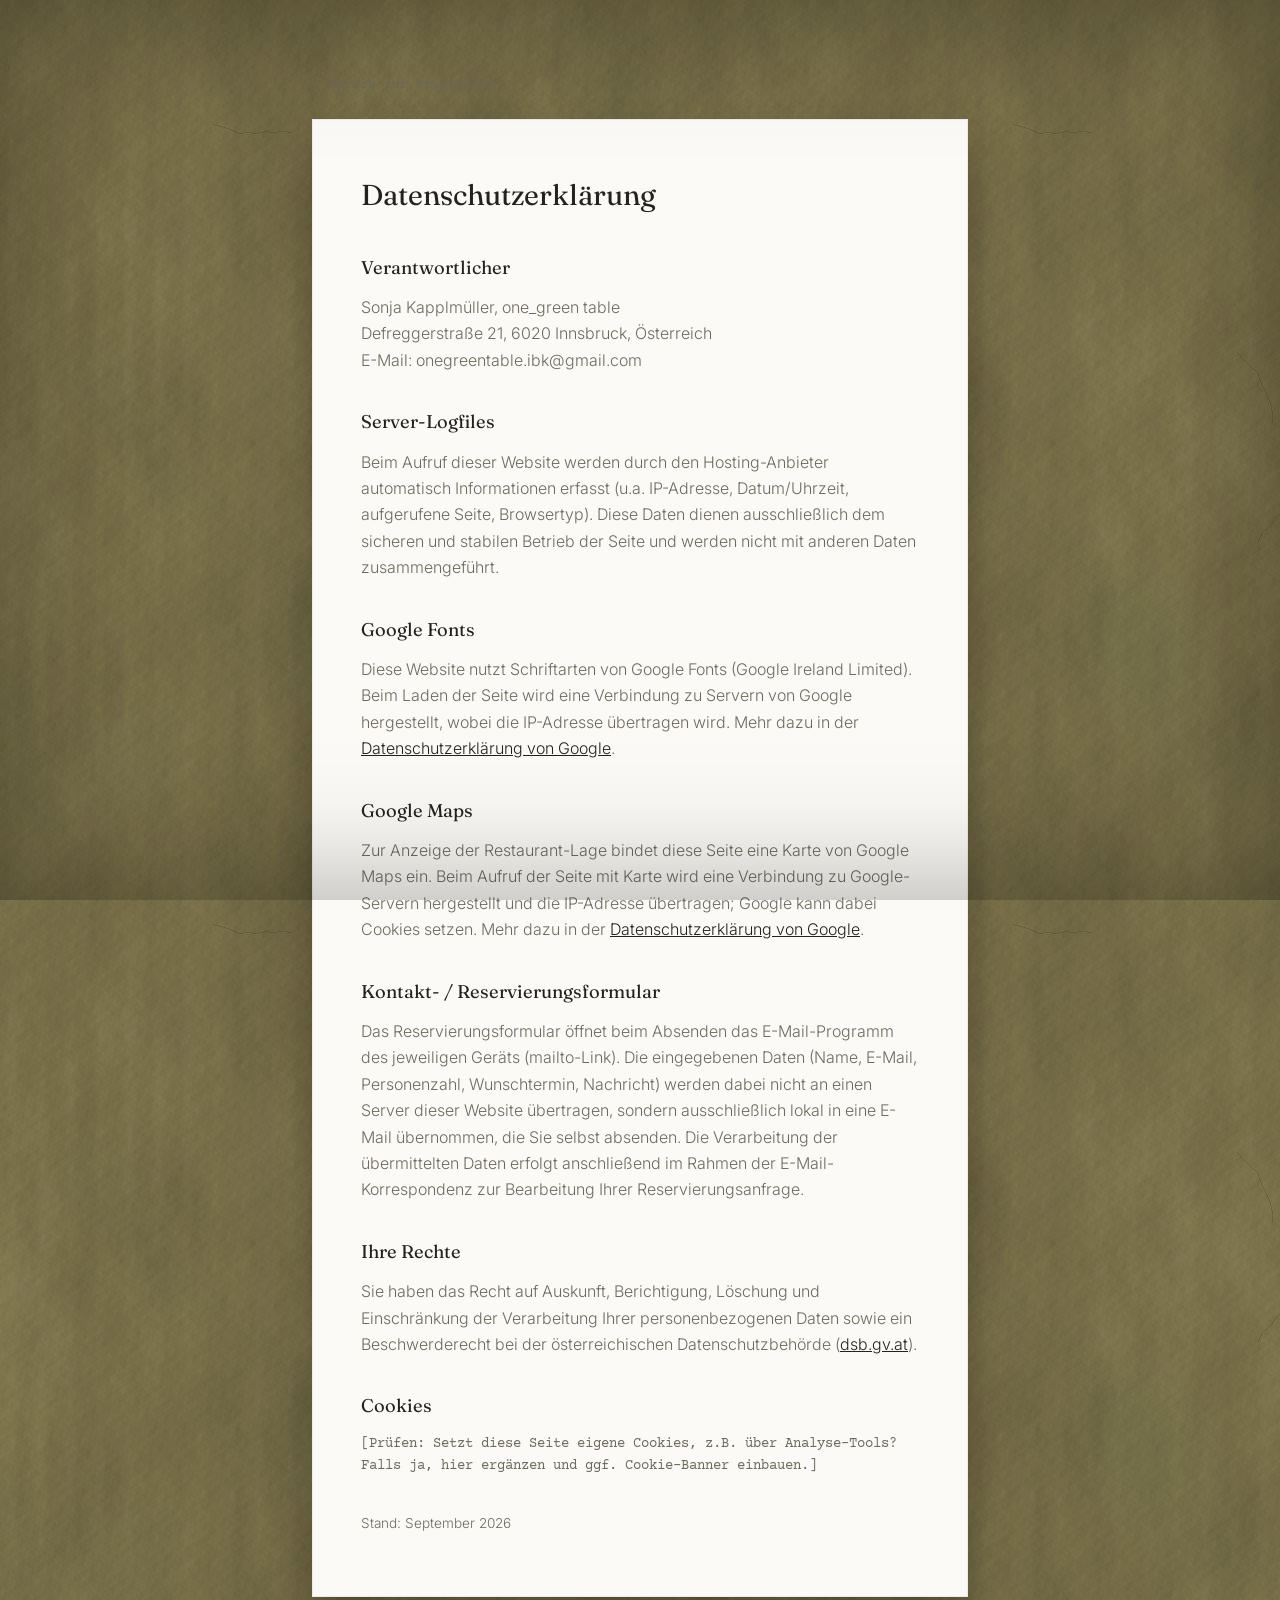
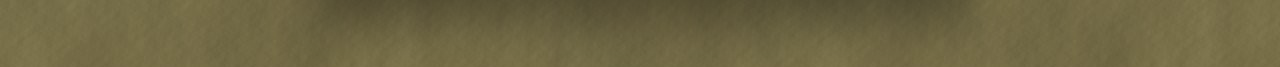
==== datenschutz.html @ a1c6f884 "Add files via upload" ====
<!DOCTYPE html>
<html lang="de">
<head>
<meta charset="UTF-8">
<meta name="viewport" content="width=device-width, initial-scale=1.0">
<title>Datenschutzerklärung — one_green table</title>
<meta name="robots" content="noindex">
<link rel="preconnect" href="https://fonts.googleapis.com">
<link rel="preconnect" href="https://fonts.gstatic.com" crossorigin>
<link rel="stylesheet" href="style.css">
<style>
  .impressum-wrap { max-width: 720px; margin: 70px auto; padding: 0 32px; }
  .impressum-panel { background: var(--panel); border: 1px solid rgba(0,0,0,0.06); box-shadow: 0 26px 46px rgba(0,0,0,0.32); padding: 52px 48px; }
  .impressum-panel h1 { font-family: 'Fraunces', serif; font-weight: 400; font-size: 1.8rem; margin: 0 0 30px; }
  .impressum-panel h2 { font-family: 'Fraunces', serif; font-weight: 400; font-size: 1.15rem; margin: 34px 0 12px; }
  .impressum-panel p, .impressum-panel li { color: var(--muted); margin: 0 0 10px; line-height: 1.65; }
  .impressum-panel ul { padding-left: 20px; margin: 0 0 10px; }
  .impressum-panel a { color: var(--ink); }
  .todo { color: #a8433f; font-family: 'Courier Prime', monospace; font-size: 0.85rem; }
  .back-link { display: inline-block; margin-bottom: 24px; font-family: 'Courier Prime', monospace; font-size: 0.8rem; color: var(--muted); text-decoration: none; }
  @media (max-width: 640px) { .impressum-panel { padding: 34px 24px; } }
</style>
</head>
<body>

<div class="impressum-wrap">
  <a class="back-link" href="index.html">← Zurück zur Startseite</a>
  <div class="impressum-panel">
    <h1>Datenschutzerklärung</h1>

    <h2>Verantwortlicher</h2>
    <p>Sonja Kapplmüller, one_green table<br>
    Defreggerstraße 21, 6020 Innsbruck, Österreich<br>
    E-Mail: onegreentable.ibk@gmail.com</p>

    <h2>Server-Logfiles</h2>
    <p>Beim Aufruf dieser Website werden durch den Hosting-Anbieter automatisch Informationen erfasst (u.a. IP-Adresse, Datum/Uhrzeit, aufgerufene Seite, Browsertyp). Diese Daten dienen ausschließlich dem sicheren und stabilen Betrieb der Seite und werden nicht mit anderen Daten zusammengeführt.</p>

    <h2>Google Fonts</h2>
    <p>Diese Website nutzt Schriftarten von Google Fonts (Google Ireland Limited). Beim Laden der Seite wird eine Verbindung zu Servern von Google hergestellt, wobei die IP-Adresse übertragen wird. Mehr dazu in der <a href="https://policies.google.com/privacy" target="_blank" rel="noopener">Datenschutzerklärung von Google</a>.</p>

    <h2>Google Maps</h2>
    <p>Zur Anzeige der Restaurant-Lage bindet diese Seite eine Karte von Google Maps ein. Beim Aufruf der Seite mit Karte wird eine Verbindung zu Google-Servern hergestellt und die IP-Adresse übertragen; Google kann dabei Cookies setzen. Mehr dazu in der <a href="https://policies.google.com/privacy" target="_blank" rel="noopener">Datenschutzerklärung von Google</a>.</p>

    <h2>Kontakt- / Reservierungsformular</h2>
    <p>Das Reservierungsformular öffnet beim Absenden das E-Mail-Programm des jeweiligen Geräts (mailto-Link). Die eingegebenen Daten (Name, E-Mail, Personenzahl, Wunschtermin, Nachricht) werden dabei nicht an einen Server dieser Website übertragen, sondern ausschließlich lokal in eine E-Mail übernommen, die Sie selbst absenden. Die Verarbeitung der übermittelten Daten erfolgt anschließend im Rahmen der E-Mail-Korrespondenz zur Bearbeitung Ihrer Reservierungsanfrage.</p>

    <h2>Ihre Rechte</h2>
    <p>Sie haben das Recht auf Auskunft, Berichtigung, Löschung und Einschränkung der Verarbeitung Ihrer personenbezogenen Daten sowie ein Beschwerderecht bei der österreichischen Datenschutzbehörde (<a href="https://www.dsb.gv.at" target="_blank" rel="noopener">dsb.gv.at</a>).</p>

    <h2>Cookies</h2>
    <p class="todo">[Prüfen: Setzt diese Seite eigene Cookies, z.B. über Analyse-Tools? Falls ja, hier ergänzen und ggf. Cookie-Banner einbauen.]</p>

    <p style="margin-top:34px; font-size:0.85rem;">Stand: September 2026</p>
  </div>
</div>

</body>
</html>
---- style.css ----
@import url('https://fonts.googleapis.com/css2?family=Fraunces:ital,opsz,wght@0,9..144,300..700;1,9..144,400..500&family=Courier+Prime:wght@400;700&family=Inter:wght@300;400;500&display=swap');

:root {
  --bg: #f2f0ea;
  --panel: #fbfaf6;
  --ink: #242220;
  --muted: #6f6a5f;
  --line: #ddd7c7;
  --plaster: #726a44;
  --plaster-dark: #3f3a26;
  --plaster-light: #9a9464;
  --plaster-olive: #5c6440;
  --accent: #2f8452;
  --accent-dark: #1f6a41;
}

* { box-sizing: border-box; }
html { scroll-behavior: smooth; }

body {
  margin: 0;
  color: var(--ink);
  font-family: 'Inter', sans-serif;
  font-weight: 300;
  line-height: 1.6;
  -webkit-font-smoothing: antialiased;
  background-color: var(--plaster-dark);
  background-image: url("[data-uri]");
  background-size: 800px 800px;
  background-repeat: repeat;
}

.wrap { max-width: 1080px; margin: 0 auto; padding: 0 32px; }
@media (max-width: 640px) { .wrap { padding: 0 20px; } }

.mono {
  font-family: 'Courier Prime', monospace;
  letter-spacing: 0.04em;
}

/* -------- Panel: gerahmtes Element an der Wand -------- */
.panel-wrap { padding: 46px 0; }
.panel {
  background-color: var(--panel);
  background-image: url("[data-uri]");
  background-size: 260px 260px;
  background-blend-mode: multiply;
  border: 1px solid rgba(0,0,0,0.06);
  box-shadow: 0 26px 46px rgba(0,0,0,0.32), 0 3px 8px rgba(0,0,0,0.18);
  padding: 52px 48px;
  position: relative;
  --tilt: 0deg;
  --pin-color: #2f8452;
  transform: rotate(var(--tilt));
  transition: transform 0.25s ease, box-shadow 0.25s ease;
}
.panel:hover {
  transform: rotate(var(--tilt)) translateY(-4px);
  box-shadow: 0 34px 56px rgba(0,0,0,0.38), 0 5px 12px rgba(0,0,0,0.22);
}
.panel::before {
  content: '';
  position: absolute;
  top: -10px; left: 50%; transform: translateX(-50%);
  width: 19px; height: 19px; border-radius: 50%;
  background: radial-gradient(circle at 35% 30%, color-mix(in srgb, var(--pin-color) 60%, white), var(--pin-color));
  box-shadow: 0 3px 5px rgba(0,0,0,0.45), inset 0 -2px 3px rgba(0,0,0,0.3);
}
.panel.tilt-l { --tilt: -0.7deg; }
.panel.tilt-r { --tilt: 0.6deg; }
.panel.pin-red { --pin-color: #c23f3a; }
.panel.pin-brass { --pin-color: #c99a4a; }

/* Washi-Tape statt Pin, für Abwechslung im Wand-Bild */
.panel.tape::before { display: none; }
.panel.tape::after {
  content: '';
  position: absolute;
  top: -11px; left: 36%;
  width: 86px; height: 24px;
  background: rgba(230,219,178,0.6);
  border: 1px solid rgba(0,0,0,0.05);
  box-shadow: 0 2px 5px rgba(0,0,0,0.18);
  transform: rotate(-4deg);
}
.panel.tape-r::after { left: auto; right: 34%; transform: rotate(3.5deg); }

@media (max-width: 640px) {
  .panel { padding: 38px 26px; }
  .panel.tilt-l, .panel.tilt-r { --tilt: 0deg; }
}

/* -------- Nav -------- */
nav {
  position: sticky;
  top: 0;
  background: var(--panel);
  z-index: 20;
  box-shadow: 0 2px 10px rgba(0,0,0,0.15);
}
nav .wrap {
  display: flex; align-items: center; justify-content: space-between;
  padding-top: 20px; padding-bottom: 20px;
}
.nav-name {
  font-family: 'Courier Prime', monospace;
  font-weight: 700;
  font-size: 1.05rem;
  letter-spacing: 0.02em;
  color: var(--accent);
}
.nav-links {
  display: flex; align-items: center; gap: 30px;
  font-family: 'Courier Prime', monospace;
  font-size: 0.78rem;
  letter-spacing: 0.06em;
  text-transform: uppercase;
}
.nav-links a { color: var(--ink); text-decoration: none; border-bottom: 1px solid transparent; padding-bottom: 3px; }
.nav-links a:hover, .nav-links a:focus-visible { border-color: var(--accent); }
.nav-links a.active:not(.nav-cta) { border-color: var(--accent); color: var(--accent-dark); }
.nav-cta {
  border: 1px solid var(--accent);
  padding: 7px 16px;
  text-decoration: none;
  color: var(--accent-dark) !important;
  border-bottom: 1px solid var(--accent) !important;
  transition: background 0.2s ease, color 0.2s ease;
}
.nav-cta:hover, .nav-cta:focus-visible { background: var(--accent); color: #fff !important; }
@media (max-width: 720px) { .nav-links a:not(.nav-cta) { display: none; } }

/* -------- Hero -------- */
.hero { padding-top: 56px; }
.hero-eyebrow {
  font-family: 'Courier Prime', monospace;
  font-size: 0.8rem;
  letter-spacing: 0.14em;
  color: var(--plaster-dark);
  margin: 0 0 26px;
}
.hero h1 {
  font-family: 'Fraunces', serif;
  font-weight: 400;
  font-style: italic;
  font-size: clamp(2.3rem, 5.6vw, 4rem);
  line-height: 1.12;
  margin: 0 0 30px;
  max-width: 15ch;
}
.hero-sub {
  max-width: 46ch;
  font-size: 1.05rem;
  color: var(--muted);
  font-weight: 300;
  margin: 0 0 32px;
}
.hero-cta-row { display: flex; align-items: center; gap: 22px; flex-wrap: wrap; }
.scroll-hint {
  font-family: 'Courier Prime', monospace;
  font-size: 0.78rem;
  letter-spacing: 0.04em;
  color: var(--muted);
  display: inline-flex;
  align-items: center;
  gap: 6px;
}
.scroll-hint span { animation: bob 1.8s ease-in-out infinite; }
@keyframes bob {
  0%, 100% { transform: translateY(0); }
  50% { transform: translateY(4px); }
}
@media (prefers-reduced-motion: reduce) { .scroll-hint span { animation: none; } }

/* -------- Section shell -------- */
section { scroll-margin-top: 76px; }
section h2 {
  font-family: 'Fraunces', serif;
  font-weight: 400;
  font-size: clamp(1.7rem, 3vw, 2.2rem);
  margin: 0 0 40px;
  letter-spacing: -0.01em;
}

/* -------- Philosophy -------- */
.philosophy-grid {
  display: grid;
  grid-template-columns: 1.1fr 1fr;
  gap: 56px;
  align-items: start;
}
.philosophy-quote {
  font-family: 'Fraunces', serif;
  font-style: italic;
  font-size: clamp(1.3rem, 2.4vw, 1.55rem);
  font-weight: 400;
  line-height: 1.45;
  margin: 0;
  max-width: 24ch;
  color: var(--ink);
}
.philosophy-quote::first-letter {
  font-size: 3.4em;
  font-weight: 600;
  font-style: normal;
  float: left;
  line-height: 0.8;
  padding: 0.05em 0.08em 0 0;
  color: var(--accent);
}
.philosophy-badge {
  display: block;
  font-family: 'Courier Prime', monospace;
  font-size: 0.75rem;
  letter-spacing: 0.08em;
  color: var(--plaster-dark);
  margin: 0 0 20px;
  padding-bottom: 12px;
  border-bottom: 1px solid var(--line);
}
.philosophy-side p { margin: 0 0 20px; max-width: 40ch; color: var(--muted); }
@media (max-width: 760px) { .philosophy-grid { grid-template-columns: 1fr; gap: 30px; } }

/* -------- Concept facts -------- */
.concept-note {
  font-style: italic;
  color: var(--muted);
  font-size: 1rem;
  margin: -18px 0 44px;
  max-width: 54ch;
  font-family: 'Fraunces', serif;
}
.facts-strip { display: flex; flex-wrap: wrap; gap: 0; border-top: 1px solid var(--line); }
.fact {
  flex: 1 1 200px;
  padding: 28px 24px 28px 0;
  border-bottom: 1px solid var(--line);
}
.fact + .fact { padding-left: 28px; border-left: 1px solid var(--line); }
.fact-value {
  font-family: 'Fraunces', serif;
  font-weight: 500;
  font-size: clamp(1.7rem, 3vw, 2.2rem);
  line-height: 1;
  margin-bottom: 10px;
}
.fact-label {
  font-family: 'Courier Prime', monospace;
  font-size: 0.78rem;
  letter-spacing: 0.03em;
  color: var(--muted);
}
@media (max-width: 700px) {
  .facts-strip { flex-direction: column; }
  .fact + .fact { border-left: none; padding-left: 0; }
}

/* -------- Reviews: the wall -------- */
.reviews-section { color: #f3ede2; padding: 46px 0; }
.reviews-section h2 { color: #f3ede2; }
.reviews-meta {
  display: flex; align-items: baseline; gap: 14px;
  font-family: 'Courier Prime', monospace;
  font-size: 0.85rem;
  color: #e7dfce;
  margin: -18px 0 44px;
  letter-spacing: 0.03em;
}
.reviews-meta strong {
  font-family: 'Fraunces', serif;
  font-size: 1.3rem;
  color: #fff;
}
.review-wall {
  display: grid;
  grid-template-columns: repeat(4, 1fr);
  gap: 26px;
}
.review-card {
  background: #f7f2e6;
  color: var(--ink);
  padding: 24px 22px 20px;
  box-shadow: 0 10px 22px rgba(0,0,0,0.22);
  position: relative;
}
.review-card:nth-child(1) { transform: rotate(-1.4deg); }
.review-card:nth-child(2) { transform: rotate(1deg); margin-top: 18px; }
.review-card:nth-child(3) { transform: rotate(-0.6deg); }
.review-card:nth-child(4) { transform: rotate(1.6deg); margin-top: 10px; }
.review-pin {
  position: absolute;
  top: -10px; left: 50%; transform: translateX(-50%);
  width: 19px; height: 19px; border-radius: 50%;
  background: radial-gradient(circle at 35% 30%, color-mix(in srgb, var(--pin-color, #2f8452) 60%, white), var(--pin-color, #2f8452));
  box-shadow: 0 3px 5px rgba(0,0,0,0.4), inset 0 -2px 3px rgba(0,0,0,0.3);
}
.review-card:nth-child(1) .review-pin { --pin-color: #2f8452; }
.review-card:nth-child(2) .review-pin { --pin-color: #c23f3a; }
.review-card:nth-child(3) .review-pin { --pin-color: #c99a4a; }
.review-card:nth-child(4) .review-pin { --pin-color: #3d6ea8; }
.review-stars {
  font-family: 'Courier Prime', monospace;
  font-size: 0.78rem;
  letter-spacing: 0.12em;
  color: var(--plaster-dark);
  margin-bottom: 10px;
}
.review-quote {
  font-family: 'Fraunces', serif;
  font-style: italic;
  font-size: 0.98rem;
  line-height: 1.42;
  margin: 0;
}
@media (max-width: 900px) {
  .review-wall { grid-template-columns: 1fr 1fr; }
}
@media (max-width: 560px) {
  .review-wall { grid-template-columns: 1fr; }
  .review-card { transform: none !important; margin-top: 0 !important; }
}

/* -------- Gallery -------- */
.gallery-grid { display: grid; grid-template-columns: repeat(3, 1fr); gap: 16px; }
.gallery-grid img { width: 100%; height: 250px; object-fit: cover; display: block; }
@media (max-width: 760px) { .gallery-grid { grid-template-columns: 1fr; } }

.gallery-placeholder { display: grid; grid-template-columns: repeat(3, 1fr); gap: 16px; }
.gallery-frame {
  aspect-ratio: 4 / 3;
  border: 1px solid var(--line);
  background: var(--panel);
  display: flex; flex-direction: column; align-items: center; justify-content: center;
  gap: 10px;
  transition: border-color 0.2s ease;
}
.gallery-frame:hover { border-color: var(--plaster); }
.gallery-frame svg { width: 30px; height: 30px; opacity: 0.5; }
.gallery-frame span {
  font-family: 'Courier Prime', monospace;
  font-size: 0.72rem;
  letter-spacing: 0.05em;
  color: var(--muted);
}
@media (max-width: 760px) { .gallery-placeholder { grid-template-columns: 1fr; } }

/* -------- Reservation -------- */
.reservation-icon { width: 34px; height: 34px; margin-bottom: 16px; opacity: 0.75; }
.reservation {
  display: grid;
  grid-template-columns: 0.9fr 1.1fr;
  gap: 48px;
  align-items: start;
}
.reservation-intro p { max-width: 40ch; color: var(--muted); margin: 0 0 20px; }
.hours-tag {
  display: inline-block;
  font-size: 0.8rem;
  letter-spacing: 0.04em;
  color: var(--ink);
  background: rgba(114,106,68,0.1);
  border: 1px solid var(--line);
  padding: 6px 12px;
  margin-bottom: 24px;
}
.contact-block { display: flex; flex-direction: column; gap: 12px; }
.contact-line {
  font-family: 'Courier Prime', monospace;
  font-size: 1rem;
  color: var(--ink);
  text-decoration: none;
  border-bottom: 1px solid var(--line);
  padding-bottom: 6px;
  width: fit-content;
}
.contact-line:hover { border-color: var(--plaster); }
.form-hint {
  display: flex;
  align-items: center;
  gap: 8px;
  margin: 26px 0 0;
  font-size: 0.8rem;
  color: var(--accent-dark);
  letter-spacing: 0.02em;
}
.form-hint svg { width: 15px; height: 15px; flex-shrink: 0; }

.res-form { display: flex; flex-direction: column; gap: 18px; }
.res-form label {
  display: block;
  font-family: 'Courier Prime', monospace;
  font-size: 0.72rem;
  letter-spacing: 0.06em;
  text-transform: uppercase;
  color: var(--muted);
  margin-bottom: 6px;
}
.field-note {
  display: block;
  font-size: 0.68rem;
  color: var(--muted);
  margin-top: 4px;
  letter-spacing: 0.02em;
}
.field-note.error { color: #a8433f; }
.res-form input, .res-form textarea {
  width: 100%;
  border: none;
  border-bottom: 1px solid var(--line);
  background: transparent;
  padding: 8px 2px;
  font-family: 'Courier Prime', monospace;
  font-size: 1rem;
  color: var(--ink);
}
.res-form input::placeholder, .res-form textarea::placeholder {
  font-family: 'Courier Prime', monospace;
  color: var(--muted);
  opacity: 0.55;
}
.res-form input:focus, .res-form textarea:focus {
  outline: none;
  border-color: var(--plaster);
}
.res-form textarea { resize: vertical; min-height: 70px; }
.res-form-row { display: grid; grid-template-columns: 1fr 1fr; gap: 18px; }

.btn {
  display: inline-block;
  border: 1px solid var(--ink);
  padding: 13px 28px;
  text-decoration: none;
  color: var(--ink);
  font-family: 'Courier Prime', monospace;
  font-size: 0.85rem;
  letter-spacing: 0.05em;
  text-transform: uppercase;
  background: transparent;
  cursor: pointer;
  transition: background 0.2s ease, color 0.2s ease;
  align-self: flex-start;
}
.btn:hover, .btn:focus-visible { background: var(--ink); color: var(--bg); }
@media (max-width: 760px) {
  .reservation { grid-template-columns: 1fr; }
  .res-form-row { grid-template-columns: 1fr; }
}

/* -------- Hours & location -------- */
.hours-grid { display: grid; grid-template-columns: 1fr 1fr; gap: 50px; }
.hours-box {
  border: 1px solid var(--line);
  padding: 28px 26px;
  align-self: stretch;
  display: flex;
  flex-direction: column;
  justify-content: center;
}
.hours-box-label {
  display: block;
  font-size: 0.75rem;
  letter-spacing: 0.06em;
  text-transform: uppercase;
  color: var(--plaster);
  margin-bottom: 18px;
}
.hours-row {
  display: flex; justify-content: space-between; padding: 12px 0;
  border-bottom: 1px solid var(--line);
  font-family: 'Courier Prime', monospace;
  font-size: 0.92rem;
}
.hours-row:last-child { border-bottom: none; }
.address { font-family: 'Fraunces', serif; font-size: 1.15rem; margin-bottom: 8px; }
.map-note { color: var(--muted); font-size: 0.9rem; margin-bottom: 22px; }
.map-frame { border: 1px solid var(--line); overflow: hidden; }
.map-frame iframe { display: block; width: 100%; height: 240px; border: 0; filter: grayscale(0.4) contrast(1.05); }
@media (max-width: 760px) { .hours-grid { grid-template-columns: 1fr; gap: 30px; } }

/* -------- Footer -------- */
footer {
  background: var(--panel);
  box-shadow: 0 -2px 10px rgba(0,0,0,0.15);
  padding: 28px 0;
  margin-top: 46px;
  display: flex; justify-content: space-between; align-items: center;
  flex-wrap: wrap; gap: 16px;
  font-family: 'Courier Prime', monospace;
  font-size: 0.8rem;
  color: var(--muted);
}
footer a { color: var(--muted); }
.footer-links { display: flex; gap: 20px; }
.footer-legal { display: flex; gap: 16px; align-items: center; }
.footer-legal span { opacity: 0.5; }

/* -------- Google-Bewertungslink -------- */
.reviews-link {
  display: inline-block;
  margin-top: 28px;
  font-family: 'Courier Prime', monospace;
  font-size: 0.8rem;
  letter-spacing: 0.04em;
  color: #f3ede2;
  text-decoration: none;
  border-bottom: 1px solid rgba(243,237,226,0.4);
  padding-bottom: 3px;
}
.reviews-link:hover { border-color: #f3ede2; }

/* -------- Hero-Einblendung beim Laden -------- */
.hero .panel {
  animation: hero-in 0.6s cubic-bezier(0.2,0.85,0.3,1.1) both;
}
@keyframes hero-in {
  from { opacity: 0; transform: rotate(var(--tilt)) translateY(14px); }
  to { opacity: 1; transform: rotate(var(--tilt)) translateY(0); }
}

/* -------- Vignette an den Rändern -------- */
body::after {
  content: '';
  position: fixed;
  inset: 0;
  pointer-events: none;
  z-index: 50;
  box-shadow: inset 0 0 140px rgba(0,0,0,0.35);
}

@media (prefers-reduced-motion: reduce) {
  .hero .panel { animation: none; }
  html { scroll-behavior: auto; }
}
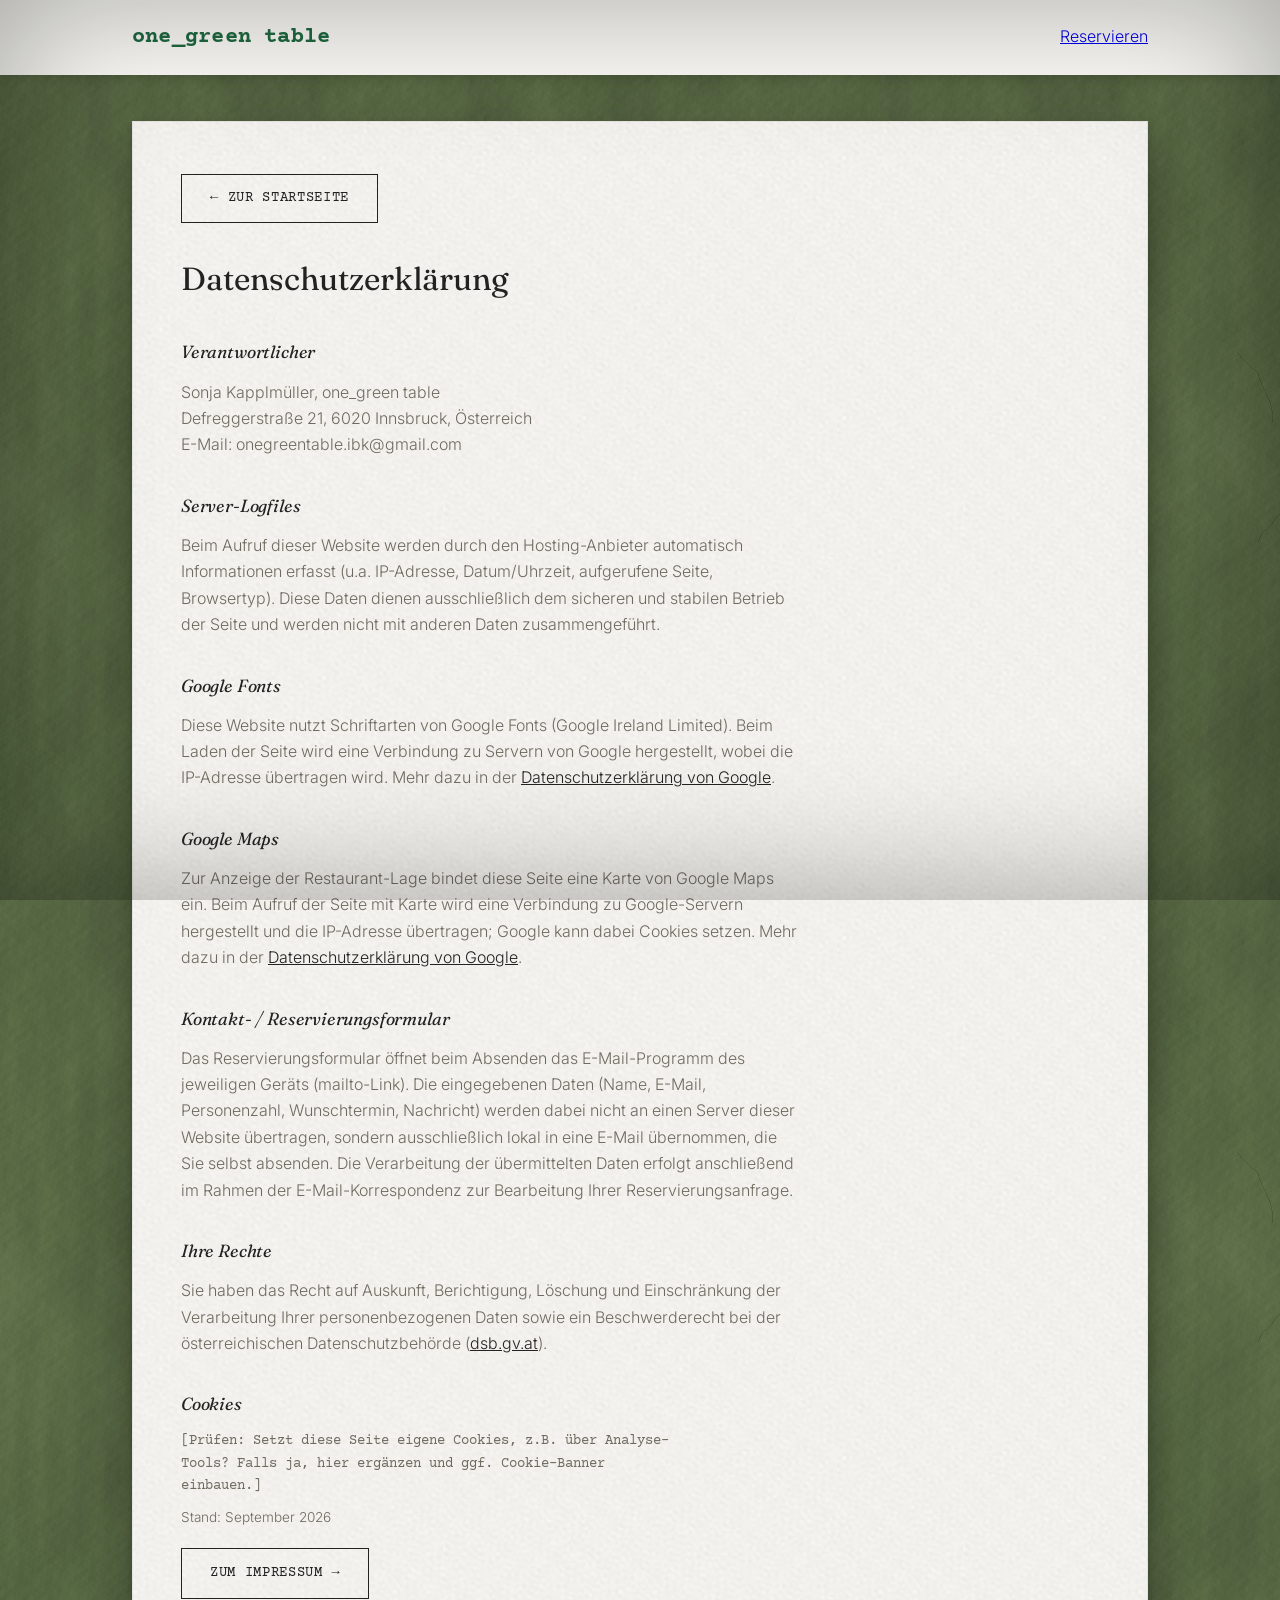
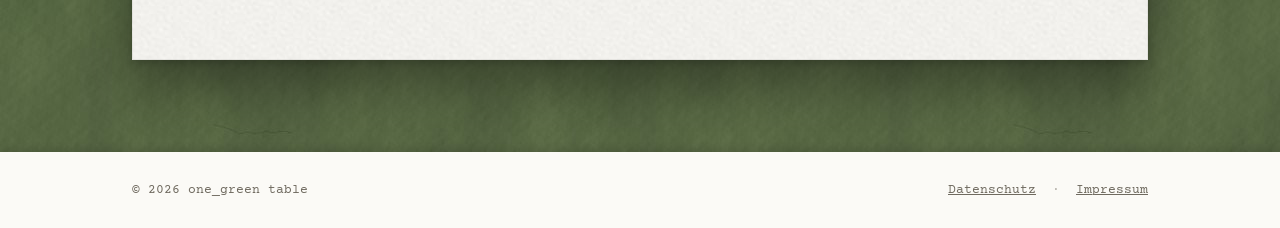
==== commit cb726a87: "Add files via upload" ====
--- a/datenschutz.html
+++ b/datenschutz.html
@@ -5,55 +5,79 @@
 <meta name="viewport" content="width=device-width, initial-scale=1.0">
 <title>Datenschutzerklärung — one_green table</title>
 <meta name="robots" content="noindex">
+<meta name="theme-color" content="#f2f0ea">
 <link rel="preconnect" href="https://fonts.googleapis.com">
 <link rel="preconnect" href="https://fonts.gstatic.com" crossorigin>
+<link rel="icon" href="data:image/svg+xml,%3Csvg%20xmlns%3D%22http%3A//www.w3.org/2000/svg%22%20viewBox%3D%220%200%2060%2060%22%3E%3Crect%20width%3D%2260%22%20height%3D%2260%22%20rx%3D%2212%22%20fill%3D%22%232f8452%22/%3E%3Ctext%20x%3D%2230%22%20y%3D%2242%22%20font-family%3D%22Georgia%2C%20serif%22%20font-style%3D%22italic%22%20font-size%3D%2234%22%20font-weight%3D%22600%22%20fill%3D%22%23fbfaf6%22%20text-anchor%3D%22middle%22%3Eg%3C/text%3E%3C/svg%3E">
 <link rel="stylesheet" href="style.css">
 <style>
-  .impressum-wrap { max-width: 720px; margin: 70px auto; padding: 0 32px; }
-  .impressum-panel { background: var(--panel); border: 1px solid rgba(0,0,0,0.06); box-shadow: 0 26px 46px rgba(0,0,0,0.32); padding: 52px 48px; }
-  .impressum-panel h1 { font-family: 'Fraunces', serif; font-weight: 400; font-size: 1.8rem; margin: 0 0 30px; }
-  .impressum-panel h2 { font-family: 'Fraunces', serif; font-weight: 400; font-size: 1.15rem; margin: 34px 0 12px; }
-  .impressum-panel p, .impressum-panel li { color: var(--muted); margin: 0 0 10px; line-height: 1.65; }
-  .impressum-panel ul { padding-left: 20px; margin: 0 0 10px; }
-  .impressum-panel a { color: var(--ink); }
-  .todo { color: #a8433f; font-family: 'Courier Prime', monospace; font-size: 0.85rem; }
-  .back-link { display: inline-block; margin-bottom: 24px; font-family: 'Courier Prime', monospace; font-size: 0.8rem; color: var(--muted); text-decoration: none; }
-  @media (max-width: 640px) { .impressum-panel { padding: 34px 24px; } }
+  .legal-body h1 { font-family: 'Fraunces', serif; font-weight: 400; font-size: clamp(1.6rem, 3vw, 2rem); margin: 0 0 34px; }
+  .legal-body h2 { font-family: 'Fraunces', serif; font-weight: 400; font-style: italic; font-size: 1.1rem; margin: 34px 0 12px; }
+  .legal-body h2:first-of-type { margin-top: 0; }
+  .legal-body p { color: var(--muted); margin: 0 0 8px; line-height: 1.65; max-width: 62ch; }
+  .legal-body a { color: var(--ink); }
+  .legal-body a:hover { color: var(--accent); }
+  .legal-todo { color: #a8433f; font-family: 'Courier Prime', monospace; font-size: 0.85rem; }
+  .legal-back { margin-bottom: 30px; }
+  .legal-date { margin-top: 36px; font-size: 0.85rem; color: var(--muted); }
 </style>
 </head>
 <body>
 
-<div class="impressum-wrap">
-  <a class="back-link" href="index.html">← Zurück zur Startseite</a>
-  <div class="impressum-panel">
-    <h1>Datenschutzerklärung</h1>
+<nav>
+  <div class="wrap">
+    <span class="nav-name">one_green table</span>
+    <a class="nav-cta" href="index.html#reservierung">Reservieren</a>
+  </div>
+</nav>
 
-    <h2>Verantwortlicher</h2>
-    <p>Sonja Kapplmüller, one_green table<br>
-    Defreggerstraße 21, 6020 Innsbruck, Österreich<br>
-    E-Mail: onegreentable.ibk@gmail.com</p>
+<section class="panel-wrap">
+  <div class="wrap">
+    <div class="panel legal-body">
+      <a class="btn legal-back" href="index.html">← Zur Startseite</a>
 
-    <h2>Server-Logfiles</h2>
-    <p>Beim Aufruf dieser Website werden durch den Hosting-Anbieter automatisch Informationen erfasst (u.a. IP-Adresse, Datum/Uhrzeit, aufgerufene Seite, Browsertyp). Diese Daten dienen ausschließlich dem sicheren und stabilen Betrieb der Seite und werden nicht mit anderen Daten zusammengeführt.</p>
+      <h1>Datenschutzerklärung</h1>
 
-    <h2>Google Fonts</h2>
-    <p>Diese Website nutzt Schriftarten von Google Fonts (Google Ireland Limited). Beim Laden der Seite wird eine Verbindung zu Servern von Google hergestellt, wobei die IP-Adresse übertragen wird. Mehr dazu in der <a href="https://policies.google.com/privacy" target="_blank" rel="noopener">Datenschutzerklärung von Google</a>.</p>
+      <h2>Verantwortlicher</h2>
+      <p>Sonja Kapplmüller, one_green table<br>
+      Defreggerstraße 21, 6020 Innsbruck, Österreich<br>
+      E-Mail: onegreentable.ibk@gmail.com</p>
 
-    <h2>Google Maps</h2>
-    <p>Zur Anzeige der Restaurant-Lage bindet diese Seite eine Karte von Google Maps ein. Beim Aufruf der Seite mit Karte wird eine Verbindung zu Google-Servern hergestellt und die IP-Adresse übertragen; Google kann dabei Cookies setzen. Mehr dazu in der <a href="https://policies.google.com/privacy" target="_blank" rel="noopener">Datenschutzerklärung von Google</a>.</p>
+      <h2>Server-Logfiles</h2>
+      <p>Beim Aufruf dieser Website werden durch den Hosting-Anbieter automatisch Informationen erfasst (u.a. IP-Adresse, Datum/Uhrzeit, aufgerufene Seite, Browsertyp). Diese Daten dienen ausschließlich dem sicheren und stabilen Betrieb der Seite und werden nicht mit anderen Daten zusammengeführt.</p>
 
-    <h2>Kontakt- / Reservierungsformular</h2>
-    <p>Das Reservierungsformular öffnet beim Absenden das E-Mail-Programm des jeweiligen Geräts (mailto-Link). Die eingegebenen Daten (Name, E-Mail, Personenzahl, Wunschtermin, Nachricht) werden dabei nicht an einen Server dieser Website übertragen, sondern ausschließlich lokal in eine E-Mail übernommen, die Sie selbst absenden. Die Verarbeitung der übermittelten Daten erfolgt anschließend im Rahmen der E-Mail-Korrespondenz zur Bearbeitung Ihrer Reservierungsanfrage.</p>
+      <h2>Google Fonts</h2>
+      <p>Diese Website nutzt Schriftarten von Google Fonts (Google Ireland Limited). Beim Laden der Seite wird eine Verbindung zu Servern von Google hergestellt, wobei die IP-Adresse übertragen wird. Mehr dazu in der <a href="https://policies.google.com/privacy" target="_blank" rel="noopener">Datenschutzerklärung von Google</a>.</p>
 
-    <h2>Ihre Rechte</h2>
-    <p>Sie haben das Recht auf Auskunft, Berichtigung, Löschung und Einschränkung der Verarbeitung Ihrer personenbezogenen Daten sowie ein Beschwerderecht bei der österreichischen Datenschutzbehörde (<a href="https://www.dsb.gv.at" target="_blank" rel="noopener">dsb.gv.at</a>).</p>
+      <h2>Google Maps</h2>
+      <p>Zur Anzeige der Restaurant-Lage bindet diese Seite eine Karte von Google Maps ein. Beim Aufruf der Seite mit Karte wird eine Verbindung zu Google-Servern hergestellt und die IP-Adresse übertragen; Google kann dabei Cookies setzen. Mehr dazu in der <a href="https://policies.google.com/privacy" target="_blank" rel="noopener">Datenschutzerklärung von Google</a>.</p>
 
-    <h2>Cookies</h2>
-    <p class="todo">[Prüfen: Setzt diese Seite eigene Cookies, z.B. über Analyse-Tools? Falls ja, hier ergänzen und ggf. Cookie-Banner einbauen.]</p>
+      <h2>Kontakt- / Reservierungsformular</h2>
+      <p>Das Reservierungsformular öffnet beim Absenden das E-Mail-Programm des jeweiligen Geräts (mailto-Link). Die eingegebenen Daten (Name, E-Mail, Personenzahl, Wunschtermin, Nachricht) werden dabei nicht an einen Server dieser Website übertragen, sondern ausschließlich lokal in eine E-Mail übernommen, die Sie selbst absenden. Die Verarbeitung der übermittelten Daten erfolgt anschließend im Rahmen der E-Mail-Korrespondenz zur Bearbeitung Ihrer Reservierungsanfrage.</p>
 
-    <p style="margin-top:34px; font-size:0.85rem;">Stand: September 2026</p>
+      <h2>Ihre Rechte</h2>
+      <p>Sie haben das Recht auf Auskunft, Berichtigung, Löschung und Einschränkung der Verarbeitung Ihrer personenbezogenen Daten sowie ein Beschwerderecht bei der österreichischen Datenschutzbehörde (<a href="https://www.dsb.gv.at" target="_blank" rel="noopener">dsb.gv.at</a>).</p>
+
+      <h2>Cookies</h2>
+      <p class="legal-todo">[Prüfen: Setzt diese Seite eigene Cookies, z.B. über Analyse-Tools? Falls ja, hier ergänzen und ggf. Cookie-Banner einbauen.]</p>
+
+      <p class="legal-date">Stand: September 2026</p>
+
+      <p style="margin-top:20px;"><a class="btn" href="impressum.html">Zum Impressum →</a></p>
+    </div>
   </div>
-</div>
+</section>
+
+<footer>
+  <div class="wrap" style="display:flex; justify-content:space-between; align-items:center; flex-wrap:wrap; gap:16px; width:100%;">
+    <span>© 2026 one_green table</span>
+    <div class="footer-legal">
+      <a href="datenschutz.html">Datenschutz</a>
+      <span>·</span>
+      <a href="impressum.html">Impressum</a>
+    </div>
+  </div>
+</footer>
 
 </body>
 </html>
--- a/style.css
+++ b/style.css
@@ -6,10 +6,10 @@
   --ink: #242220;
   --muted: #6f6a5f;
   --line: #ddd7c7;
-  --plaster: #726a44;
-  --plaster-dark: #3f3a26;
-  --plaster-light: #9a9464;
-  --plaster-olive: #5c6440;
+  --plaster: #587348;
+  --plaster-dark: #2e3d24;
+  --plaster-light: #7a9264;
+  --plaster-olive: #46603a;
   --accent: #2f8452;
   --accent-dark: #1f6a41;
 }
@@ -25,7 +25,7 @@
   line-height: 1.6;
   -webkit-font-smoothing: antialiased;
   background-color: var(--plaster-dark);
-  background-image: url("[data-uri]");
+  background-image: url("[data-uri]");
   background-size: 800px 800px;
   background-repeat: repeat;
 }
@@ -50,7 +50,6 @@
   padding: 52px 48px;
   position: relative;
   --tilt: 0deg;
-  --pin-color: #2f8452;
   transform: rotate(var(--tilt));
   transition: transform 0.25s ease, box-shadow 0.25s ease;
 }
@@ -61,29 +60,18 @@
 .panel::before {
   content: '';
   position: absolute;
-  top: -10px; left: 50%; transform: translateX(-50%);
-  width: 19px; height: 19px; border-radius: 50%;
-  background: radial-gradient(circle at 35% 30%, color-mix(in srgb, var(--pin-color) 60%, white), var(--pin-color));
-  box-shadow: 0 3px 5px rgba(0,0,0,0.45), inset 0 -2px 3px rgba(0,0,0,0.3);
+  top: -22px; left: 50%; transform: translateX(-50%) rotate(-6deg);
+  width: 37px; height: 44px;
+  background-size: contain; background-repeat: no-repeat; background-position: center;
+  filter: drop-shadow(0 5px 6px rgba(0,0,0,0.4));
+  z-index: 1;
 }
 .panel.tilt-l { --tilt: -0.7deg; }
 .panel.tilt-r { --tilt: 0.6deg; }
-.panel.pin-red { --pin-color: #c23f3a; }
-.panel.pin-brass { --pin-color: #c99a4a; }
-
-/* Washi-Tape statt Pin, für Abwechslung im Wand-Bild */
-.panel.tape::before { display: none; }
-.panel.tape::after {
-  content: '';
-  position: absolute;
-  top: -11px; left: 36%;
-  width: 86px; height: 24px;
-  background: rgba(230,219,178,0.6);
-  border: 1px solid rgba(0,0,0,0.05);
-  box-shadow: 0 2px 5px rgba(0,0,0,0.18);
-  transform: rotate(-4deg);
-}
-.panel.tape-r::after { left: auto; right: 34%; transform: rotate(3.5deg); }
+.panel.veg-broccoli::before { background-image: url("data:image/svg+xml,%3Csvg%20xmlns%3D%22http%3A//www.w3.org/2000/svg%22%20viewBox%3D%220%200%2036%2036%22%3E%0A%3Ccircle%20cx%3D%229%22%20cy%3D%2211%22%20r%3D%225.5%22%20fill%3D%22%234a8a3f%22/%3E%0A%3Ccircle%20cx%3D%2217%22%20cy%3D%227%22%20r%3D%226%22%20fill%3D%22%235a9a4a%22/%3E%0A%3Ccircle%20cx%3D%2226%22%20cy%3D%229%22%20r%3D%225.5%22%20fill%3D%22%234a8a3f%22/%3E%0A%3Ccircle%20cx%3D%2230%22%20cy%3D%2215%22%20r%3D%224.5%22%20fill%3D%22%235a9a4a%22/%3E%0A%3Ccircle%20cx%3D%2212%22%20cy%3D%2217%22%20r%3D%225.5%22%20fill%3D%22%235a9a4a%22/%3E%0A%3Ccircle%20cx%3D%2221%22%20cy%3D%2215%22%20r%3D%225.5%22%20fill%3D%22%234a8a3f%22/%3E%0A%3Ccircle%20cx%3D%226%22%20cy%3D%2218%22%20r%3D%224%22%20fill%3D%22%234a8a3f%22/%3E%0A%3Cpath%20d%3D%22M17%2020c-1%206-2%2012-2%2016h6c0-4-1-10-2-16z%22%20fill%3D%22%23e8e2ce%22/%3E%0A%3C/svg%3E"); width: 38px; height: 38px; top: -19px; transform: translateX(-50%) rotate(-5deg); }
+.panel.veg-carrot::before { background-image: url("data:image/svg+xml,%3Csvg%20xmlns%3D%22http%3A//www.w3.org/2000/svg%22%20viewBox%3D%220%200%2030%2042%22%3E%0A%3Cpath%20d%3D%22M15%204c-2-2-5-3-8-2%201%203%203%205%205%206%22%20stroke%3D%22%234a8a3f%22%20stroke-width%3D%222.2%22%20fill%3D%22none%22%20stroke-linecap%3D%22round%22/%3E%0A%3Cpath%20d%3D%22M15%204c1-3%204-4%207-3-1%203-3%205-5%206%22%20stroke%3D%22%234a8a3f%22%20stroke-width%3D%222.2%22%20fill%3D%22none%22%20stroke-linecap%3D%22round%22/%3E%0A%3Cpath%20d%3D%22M15%204c0-2%200-3%200-4%22%20stroke%3D%22%234a8a3f%22%20stroke-width%3D%222.2%22%20stroke-linecap%3D%22round%22/%3E%0A%3Cpath%20d%3D%22M15%207%20C22%209%2022%2020%2017%2030%20C16%2034%2014%2034%2013%2030%20C8%2020%208%209%2015%207%20Z%22%20fill%3D%22%23e07a2e%22/%3E%0A%3C/svg%3E"); transform: translateX(-50%) rotate(4deg); }
+.panel.veg-tomato::before { background-image: url("data:image/svg+xml,%3Csvg%20xmlns%3D%22http%3A//www.w3.org/2000/svg%22%20viewBox%3D%220%200%2032%2036%22%3E%0A%3Ccircle%20cx%3D%2216%22%20cy%3D%2221%22%20r%3D%2212%22%20fill%3D%22%23d9484f%22/%3E%0A%3Cpath%20d%3D%22M16%209l2%203%203-2-1%203%203%201-3%202%202%203-3-1-1%203-2-3-2%203-1-3-3%201%202-3-3-2%203-1-1-3%203%202z%22%20fill%3D%22%234a8a3f%22/%3E%0A%3C/svg%3E"); width: 34px; height: 38px; top: -19px; transform: translateX(-50%) rotate(-3deg); }
+.panel.veg-corn::before { background-image: url("data:image/svg+xml,%3Csvg%20xmlns%3D%22http%3A//www.w3.org/2000/svg%22%20viewBox%3D%220%200%2030%2042%22%3E%0A%3Cpath%20d%3D%22M15%2034c-4%202-8%201-10-2%203-1%206-1%209%200%22%20fill%3D%22%234a8a3f%22/%3E%0A%3Cpath%20d%3D%22M15%2034c4%202%208%201%2010-2-3-1-6-1-9%200%22%20fill%3D%22%234a8a3f%22/%3E%0A%3Cpath%20d%3D%22M15%204%20C10%207%206%2013%206%2021%20C6%2029%209%2034%2015%2036%20C21%2034%2024%2029%2024%2021%20C24%2013%2020%207%2015%204%20Z%22%20fill%3D%22%23f2c14e%22/%3E%0A%3Ccircle%20cx%3D%2211%22%20cy%3D%2230%22%20r%3D%221.3%22%20fill%3D%22%23d9a52e%22/%3E%0A%3Ccircle%20cx%3D%2215%22%20cy%3D%2231%22%20r%3D%221.3%22%20fill%3D%22%23d9a52e%22/%3E%0A%3Ccircle%20cx%3D%2219%22%20cy%3D%2230%22%20r%3D%221.3%22%20fill%3D%22%23d9a52e%22/%3E%0A%3Ccircle%20cx%3D%2210%22%20cy%3D%2225%22%20r%3D%221.3%22%20fill%3D%22%23d9a52e%22/%3E%0A%3Ccircle%20cx%3D%2214%22%20cy%3D%2226%22%20r%3D%221.3%22%20fill%3D%22%23d9a52e%22/%3E%0A%3Ccircle%20cx%3D%2218%22%20cy%3D%2226%22%20r%3D%221.3%22%20fill%3D%22%23d9a52e%22/%3E%0A%3Ccircle%20cx%3D%2221%22%20cy%3D%2225%22%20r%3D%221.3%22%20fill%3D%22%23d9a52e%22/%3E%0A%3Ccircle%20cx%3D%2210%22%20cy%3D%2220%22%20r%3D%221.3%22%20fill%3D%22%23d9a52e%22/%3E%0A%3Ccircle%20cx%3D%2214%22%20cy%3D%2221%22%20r%3D%221.3%22%20fill%3D%22%23d9a52e%22/%3E%0A%3Ccircle%20cx%3D%2218%22%20cy%3D%2221%22%20r%3D%221.3%22%20fill%3D%22%23d9a52e%22/%3E%0A%3Ccircle%20cx%3D%2221%22%20cy%3D%2220%22%20r%3D%221.3%22%20fill%3D%22%23d9a52e%22/%3E%0A%3Ccircle%20cx%3D%2211%22%20cy%3D%2215%22%20r%3D%221.3%22%20fill%3D%22%23d9a52e%22/%3E%0A%3Ccircle%20cx%3D%2215%22%20cy%3D%2216%22%20r%3D%221.3%22%20fill%3D%22%23d9a52e%22/%3E%0A%3Ccircle%20cx%3D%2219%22%20cy%3D%2215%22%20r%3D%221.3%22%20fill%3D%22%23d9a52e%22/%3E%0A%3Ccircle%20cx%3D%2213%22%20cy%3D%2210%22%20r%3D%221.2%22%20fill%3D%22%23d9a52e%22/%3E%0A%3Ccircle%20cx%3D%2217%22%20cy%3D%2210%22%20r%3D%221.2%22%20fill%3D%22%23d9a52e%22/%3E%0A%3C/svg%3E"); width: 30px; height: 42px; top: -22px; transform: translateX(-50%) rotate(6deg); }
 
 @media (max-width: 640px) {
   .panel { padding: 38px 26px; }
@@ -105,9 +93,9 @@
 .nav-name {
   font-family: 'Courier Prime', monospace;
   font-weight: 700;
-  font-size: 1.05rem;
-  letter-spacing: 0.02em;
-  color: var(--accent);
+  font-size: 1.35rem;
+  letter-spacing: 0.01em;
+  color: var(--accent-dark);
 }
 .nav-links {
   display: flex; align-items: center; gap: 30px;
@@ -116,18 +104,18 @@
   letter-spacing: 0.06em;
   text-transform: uppercase;
 }
-.nav-links a { color: var(--ink); text-decoration: none; border-bottom: 1px solid transparent; padding-bottom: 3px; }
+.nav-links a { display: inline-block; color: var(--ink); text-decoration: none; border-bottom: 1px solid transparent; padding: 3px 0; }
 .nav-links a:hover, .nav-links a:focus-visible { border-color: var(--accent); }
 .nav-links a.active:not(.nav-cta) { border-color: var(--accent); color: var(--accent-dark); }
-.nav-cta {
+.nav-links a.nav-cta {
   border: 1px solid var(--accent);
-  padding: 7px 16px;
+  padding: 10px 18px;
   text-decoration: none;
   color: var(--accent-dark) !important;
   border-bottom: 1px solid var(--accent) !important;
   transition: background 0.2s ease, color 0.2s ease;
 }
-.nav-cta:hover, .nav-cta:focus-visible { background: var(--accent); color: #fff !important; }
+.nav-links a.nav-cta:hover, .nav-links a.nav-cta:focus-visible { background: var(--accent); color: #fff !important; }
 @media (max-width: 720px) { .nav-links a:not(.nav-cta) { display: none; } }
 
 /* -------- Hero -------- */
@@ -140,13 +128,15 @@
   margin: 0 0 26px;
 }
 .hero h1 {
-  font-family: 'Fraunces', serif;
-  font-weight: 400;
-  font-style: italic;
-  font-size: clamp(2.3rem, 5.6vw, 4rem);
-  line-height: 1.12;
+  font-family: 'Courier Prime', monospace;
+  font-weight: 700;
+  font-style: normal;
+  font-size: clamp(1.9rem, 4.6vw, 3.1rem);
+  line-height: 1.22;
+  letter-spacing: -0.01em;
   margin: 0 0 30px;
-  max-width: 15ch;
+  max-width: 20ch;
+  white-space: pre-line;
 }
 .hero-sub {
   max-width: 46ch;
@@ -175,9 +165,9 @@
 /* -------- Section shell -------- */
 section { scroll-margin-top: 76px; }
 section h2 {
-  font-family: 'Fraunces', serif;
-  font-weight: 400;
-  font-size: clamp(1.7rem, 3vw, 2.2rem);
+  font-family: 'Courier Prime', monospace;
+  font-weight: 700;
+  font-size: clamp(1.3rem, 2.4vw, 1.7rem);
   margin: 0 0 40px;
   letter-spacing: -0.01em;
 }
@@ -289,15 +279,16 @@
 .review-card:nth-child(4) { transform: rotate(1.6deg); margin-top: 10px; }
 .review-pin {
   position: absolute;
-  top: -10px; left: 50%; transform: translateX(-50%);
-  width: 19px; height: 19px; border-radius: 50%;
-  background: radial-gradient(circle at 35% 30%, color-mix(in srgb, var(--pin-color, #2f8452) 60%, white), var(--pin-color, #2f8452));
-  box-shadow: 0 3px 5px rgba(0,0,0,0.4), inset 0 -2px 3px rgba(0,0,0,0.3);
-}
-.review-card:nth-child(1) .review-pin { --pin-color: #2f8452; }
-.review-card:nth-child(2) .review-pin { --pin-color: #c23f3a; }
-.review-card:nth-child(3) .review-pin { --pin-color: #c99a4a; }
-.review-card:nth-child(4) .review-pin { --pin-color: #3d6ea8; }
+  top: -20px; left: 50%; transform: translateX(-50%);
+  width: 32px; height: 37px;
+  background-size: contain; background-repeat: no-repeat; background-position: center;
+  filter: drop-shadow(0 4px 5px rgba(0,0,0,0.35));
+  z-index: 1;
+}
+.review-card:nth-child(1) .review-pin { background-image: url("data:image/svg+xml,%3Csvg%20xmlns%3D%22http%3A//www.w3.org/2000/svg%22%20viewBox%3D%220%200%2036%2036%22%3E%0A%3Ccircle%20cx%3D%229%22%20cy%3D%2211%22%20r%3D%225.5%22%20fill%3D%22%234a8a3f%22/%3E%0A%3Ccircle%20cx%3D%2217%22%20cy%3D%227%22%20r%3D%226%22%20fill%3D%22%235a9a4a%22/%3E%0A%3Ccircle%20cx%3D%2226%22%20cy%3D%229%22%20r%3D%225.5%22%20fill%3D%22%234a8a3f%22/%3E%0A%3Ccircle%20cx%3D%2230%22%20cy%3D%2215%22%20r%3D%224.5%22%20fill%3D%22%235a9a4a%22/%3E%0A%3Ccircle%20cx%3D%2212%22%20cy%3D%2217%22%20r%3D%225.5%22%20fill%3D%22%235a9a4a%22/%3E%0A%3Ccircle%20cx%3D%2221%22%20cy%3D%2215%22%20r%3D%225.5%22%20fill%3D%22%234a8a3f%22/%3E%0A%3Ccircle%20cx%3D%226%22%20cy%3D%2218%22%20r%3D%224%22%20fill%3D%22%234a8a3f%22/%3E%0A%3Cpath%20d%3D%22M17%2020c-1%206-2%2012-2%2016h6c0-4-1-10-2-16z%22%20fill%3D%22%23e8e2ce%22/%3E%0A%3C/svg%3E"); width: 32px; height: 32px; top: -17px; transform: translateX(-50%) rotate(-6deg); }
+.review-card:nth-child(2) .review-pin { background-image: url("data:image/svg+xml,%3Csvg%20xmlns%3D%22http%3A//www.w3.org/2000/svg%22%20viewBox%3D%220%200%2030%2042%22%3E%0A%3Cpath%20d%3D%22M15%2034c-4%202-8%201-10-2%203-1%206-1%209%200%22%20fill%3D%22%234a8a3f%22/%3E%0A%3Cpath%20d%3D%22M15%2034c4%202%208%201%2010-2-3-1-6-1-9%200%22%20fill%3D%22%234a8a3f%22/%3E%0A%3Cpath%20d%3D%22M15%204%20C10%207%206%2013%206%2021%20C6%2029%209%2034%2015%2036%20C21%2034%2024%2029%2024%2021%20C24%2013%2020%207%2015%204%20Z%22%20fill%3D%22%23f2c14e%22/%3E%0A%3Ccircle%20cx%3D%2211%22%20cy%3D%2230%22%20r%3D%221.3%22%20fill%3D%22%23d9a52e%22/%3E%0A%3Ccircle%20cx%3D%2215%22%20cy%3D%2231%22%20r%3D%221.3%22%20fill%3D%22%23d9a52e%22/%3E%0A%3Ccircle%20cx%3D%2219%22%20cy%3D%2230%22%20r%3D%221.3%22%20fill%3D%22%23d9a52e%22/%3E%0A%3Ccircle%20cx%3D%2210%22%20cy%3D%2225%22%20r%3D%221.3%22%20fill%3D%22%23d9a52e%22/%3E%0A%3Ccircle%20cx%3D%2214%22%20cy%3D%2226%22%20r%3D%221.3%22%20fill%3D%22%23d9a52e%22/%3E%0A%3Ccircle%20cx%3D%2218%22%20cy%3D%2226%22%20r%3D%221.3%22%20fill%3D%22%23d9a52e%22/%3E%0A%3Ccircle%20cx%3D%2221%22%20cy%3D%2225%22%20r%3D%221.3%22%20fill%3D%22%23d9a52e%22/%3E%0A%3Ccircle%20cx%3D%2210%22%20cy%3D%2220%22%20r%3D%221.3%22%20fill%3D%22%23d9a52e%22/%3E%0A%3Ccircle%20cx%3D%2214%22%20cy%3D%2221%22%20r%3D%221.3%22%20fill%3D%22%23d9a52e%22/%3E%0A%3Ccircle%20cx%3D%2218%22%20cy%3D%2221%22%20r%3D%221.3%22%20fill%3D%22%23d9a52e%22/%3E%0A%3Ccircle%20cx%3D%2221%22%20cy%3D%2220%22%20r%3D%221.3%22%20fill%3D%22%23d9a52e%22/%3E%0A%3Ccircle%20cx%3D%2211%22%20cy%3D%2215%22%20r%3D%221.3%22%20fill%3D%22%23d9a52e%22/%3E%0A%3Ccircle%20cx%3D%2215%22%20cy%3D%2216%22%20r%3D%221.3%22%20fill%3D%22%23d9a52e%22/%3E%0A%3Ccircle%20cx%3D%2219%22%20cy%3D%2215%22%20r%3D%221.3%22%20fill%3D%22%23d9a52e%22/%3E%0A%3Ccircle%20cx%3D%2213%22%20cy%3D%2210%22%20r%3D%221.2%22%20fill%3D%22%23d9a52e%22/%3E%0A%3Ccircle%20cx%3D%2217%22%20cy%3D%2210%22%20r%3D%221.2%22%20fill%3D%22%23d9a52e%22/%3E%0A%3C/svg%3E"); width: 26px; height: 36px; top: -20px; transform: translateX(-50%) rotate(5deg); }
+.review-card:nth-child(3) .review-pin { background-image: url("data:image/svg+xml,%3Csvg%20xmlns%3D%22http%3A//www.w3.org/2000/svg%22%20viewBox%3D%220%200%2030%2042%22%3E%0A%3Cpath%20d%3D%22M15%204c-2-2-5-3-8-2%201%203%203%205%205%206%22%20stroke%3D%22%234a8a3f%22%20stroke-width%3D%222.2%22%20fill%3D%22none%22%20stroke-linecap%3D%22round%22/%3E%0A%3Cpath%20d%3D%22M15%204c1-3%204-4%207-3-1%203-3%205-5%206%22%20stroke%3D%22%234a8a3f%22%20stroke-width%3D%222.2%22%20fill%3D%22none%22%20stroke-linecap%3D%22round%22/%3E%0A%3Cpath%20d%3D%22M15%204c0-2%200-3%200-4%22%20stroke%3D%22%234a8a3f%22%20stroke-width%3D%222.2%22%20stroke-linecap%3D%22round%22/%3E%0A%3Cpath%20d%3D%22M15%207%20C22%209%2022%2020%2017%2030%20C16%2034%2014%2034%2013%2030%20C8%2020%208%209%2015%207%20Z%22%20fill%3D%22%23e07a2e%22/%3E%0A%3C/svg%3E"); top: -19px; transform: translateX(-50%) rotate(-4deg); }
+.review-card:nth-child(4) .review-pin { background-image: url("data:image/svg+xml,%3Csvg%20xmlns%3D%22http%3A//www.w3.org/2000/svg%22%20viewBox%3D%220%200%2032%2036%22%3E%0A%3Ccircle%20cx%3D%2216%22%20cy%3D%2221%22%20r%3D%2212%22%20fill%3D%22%23d9484f%22/%3E%0A%3Cpath%20d%3D%22M16%209l2%203%203-2-1%203%203%201-3%202%202%203-3-1-1%203-2-3-2%203-1-3-3%201%202-3-3-2%203-1-1-3%203%202z%22%20fill%3D%22%234a8a3f%22/%3E%0A%3C/svg%3E"); width: 29px; height: 32px; top: -17px; transform: translateX(-50%) rotate(7deg); }
 .review-stars {
   font-family: 'Courier Prime', monospace;
   font-size: 0.78rem;
@@ -372,17 +363,21 @@
   border-bottom: 1px solid var(--line);
   padding-bottom: 6px;
   width: fit-content;
+  max-width: 100%;
+  overflow-wrap: anywhere;
 }
 .contact-line:hover { border-color: var(--plaster); }
 .form-hint {
   display: flex;
   align-items: center;
+  flex-wrap: wrap;
   gap: 8px;
   margin: 26px 0 0;
   font-size: 0.8rem;
   color: var(--accent-dark);
   letter-spacing: 0.02em;
 }
+.form-hint span { min-width: 0; overflow-wrap: anywhere; }
 .form-hint svg { width: 15px; height: 15px; flex-shrink: 0; }
 
 .res-form { display: flex; flex-direction: column; gap: 18px; }
@@ -490,9 +485,22 @@
   color: var(--muted);
 }
 footer a { color: var(--muted); }
-.footer-links { display: flex; gap: 20px; }
-.footer-legal { display: flex; gap: 16px; align-items: center; }
+.footer-links { display: flex; gap: 14px; align-items: center; }
+.footer-links a {
+  display: flex; align-items: center; justify-content: center;
+  width: 30px; height: 30px;
+  border: 1px solid var(--line);
+  border-radius: 50%;
+  color: var(--muted);
+  transition: color 0.2s ease, border-color 0.2s ease;
+}
+.footer-links a:hover { color: var(--accent); border-color: var(--accent); }
+.footer-links svg { width: 16px; height: 16px; }
+.footer-legal { display: flex; gap: 16px; align-items: center; flex-wrap: wrap; row-gap: 10px; }
 .footer-legal span { opacity: 0.5; }
+.footer-legal-links { white-space: nowrap; opacity: 1; }
+.footer-legal-links a { opacity: 1; }
+@media (max-width: 480px) { #footer-email { display: none; } }
 
 /* -------- Google-Bewertungslink -------- */
 .reviews-link {
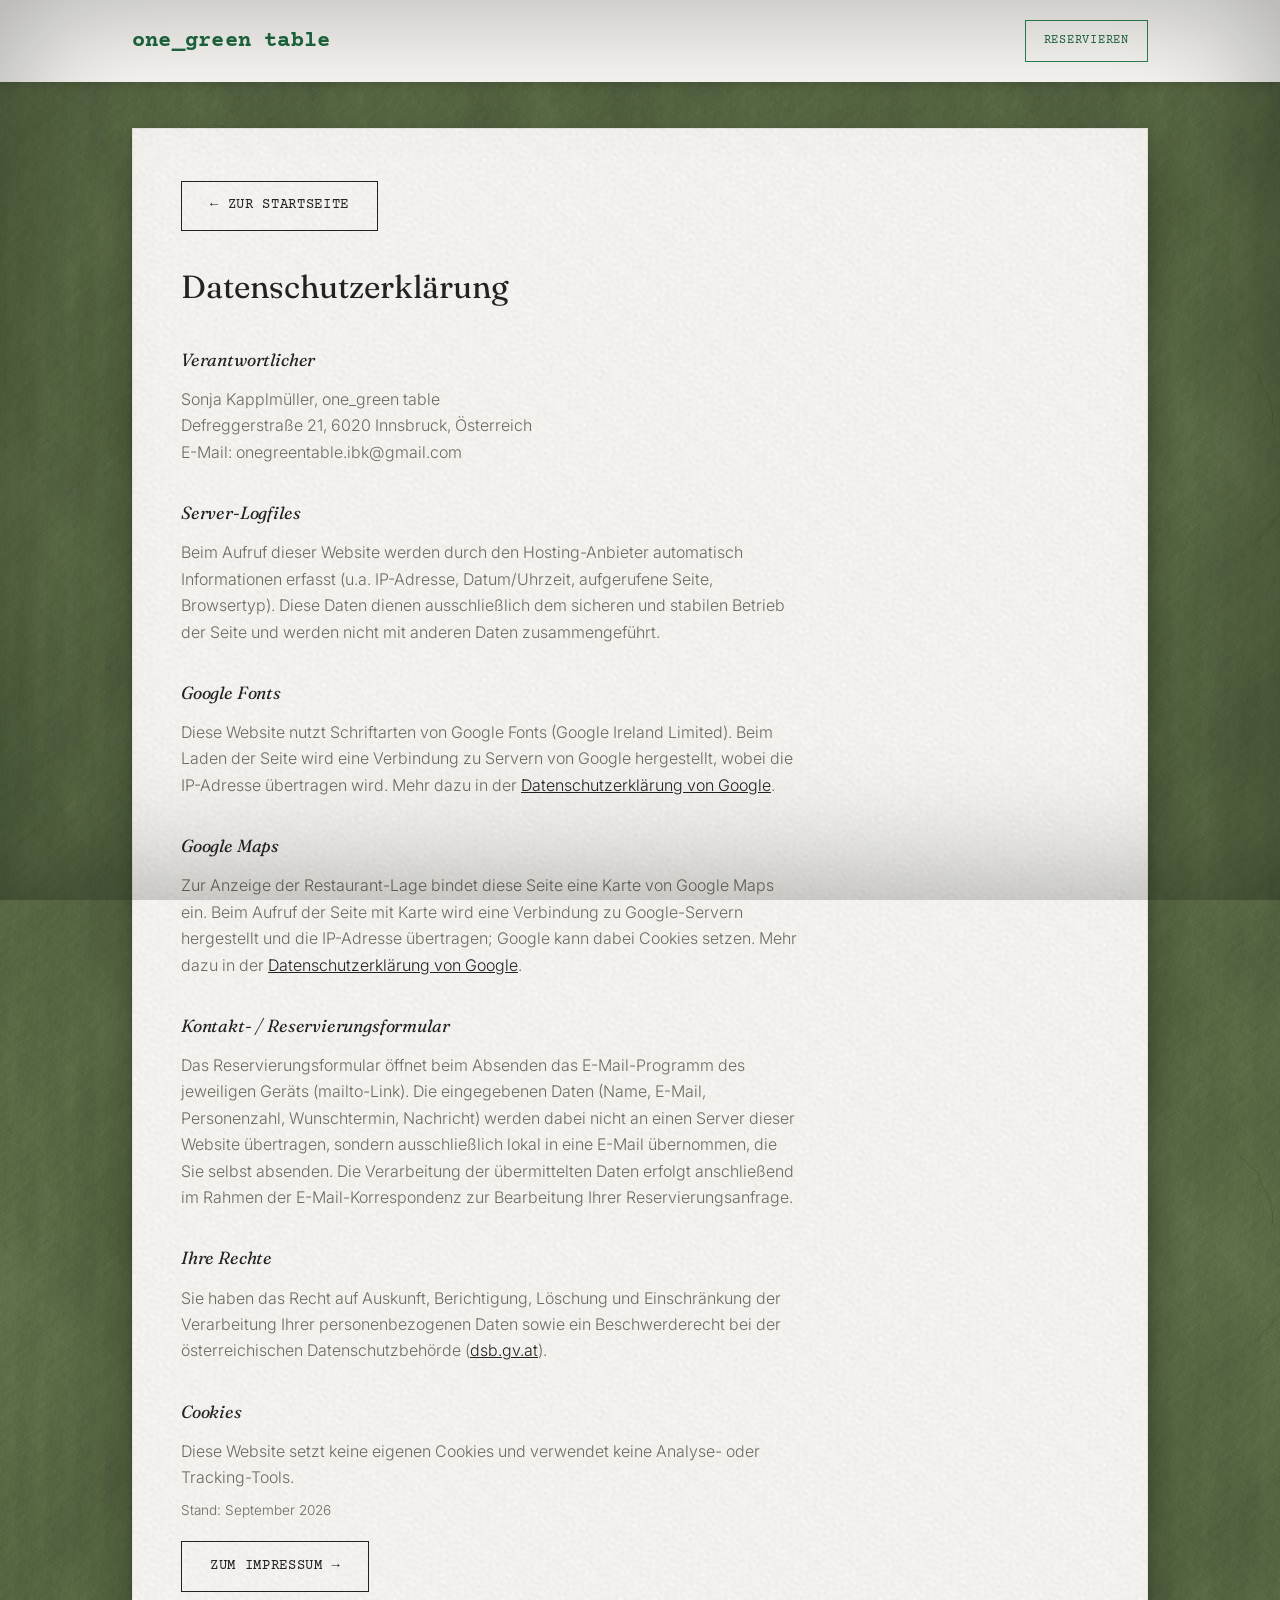
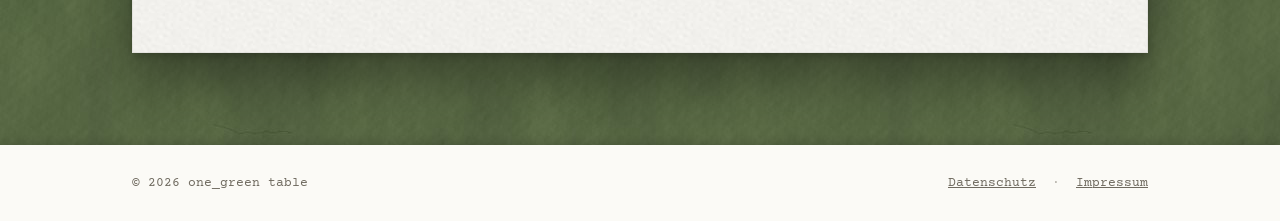
==== commit 5c85f1d1: "Add files via upload" ====
--- a/datenschutz.html
+++ b/datenschutz.html
@@ -27,7 +27,9 @@
 <nav>
   <div class="wrap">
     <span class="nav-name">one_green table</span>
-    <a class="nav-cta" href="index.html#reservierung">Reservieren</a>
+    <div class="nav-links">
+      <a class="nav-cta" href="index.html#reservierung">Reservieren</a>
+    </div>
   </div>
 </nav>
 
@@ -59,7 +61,7 @@
       <p>Sie haben das Recht auf Auskunft, Berichtigung, Löschung und Einschränkung der Verarbeitung Ihrer personenbezogenen Daten sowie ein Beschwerderecht bei der österreichischen Datenschutzbehörde (<a href="https://www.dsb.gv.at" target="_blank" rel="noopener">dsb.gv.at</a>).</p>
 
       <h2>Cookies</h2>
-      <p class="legal-todo">[Prüfen: Setzt diese Seite eigene Cookies, z.B. über Analyse-Tools? Falls ja, hier ergänzen und ggf. Cookie-Banner einbauen.]</p>
+      <p>Diese Website setzt keine eigenen Cookies und verwendet keine Analyse- oder Tracking-Tools.</p>
 
       <p class="legal-date">Stand: September 2026</p>
 
--- a/style.css
+++ b/style.css
@@ -60,18 +60,18 @@
 .panel::before {
   content: '';
   position: absolute;
-  top: -22px; left: 50%; transform: translateX(-50%) rotate(-6deg);
-  width: 37px; height: 44px;
+  top: -33px; left: 50%; transform: translateX(-50%) rotate(-6deg);
+  width: 57px; height: 67px;
   background-size: contain; background-repeat: no-repeat; background-position: center;
   filter: drop-shadow(0 5px 6px rgba(0,0,0,0.4));
   z-index: 1;
 }
 .panel.tilt-l { --tilt: -0.7deg; }
 .panel.tilt-r { --tilt: 0.6deg; }
-.panel.veg-broccoli::before { background-image: url("data:image/svg+xml,%3Csvg%20xmlns%3D%22http%3A//www.w3.org/2000/svg%22%20viewBox%3D%220%200%2036%2036%22%3E%0A%3Ccircle%20cx%3D%229%22%20cy%3D%2211%22%20r%3D%225.5%22%20fill%3D%22%234a8a3f%22/%3E%0A%3Ccircle%20cx%3D%2217%22%20cy%3D%227%22%20r%3D%226%22%20fill%3D%22%235a9a4a%22/%3E%0A%3Ccircle%20cx%3D%2226%22%20cy%3D%229%22%20r%3D%225.5%22%20fill%3D%22%234a8a3f%22/%3E%0A%3Ccircle%20cx%3D%2230%22%20cy%3D%2215%22%20r%3D%224.5%22%20fill%3D%22%235a9a4a%22/%3E%0A%3Ccircle%20cx%3D%2212%22%20cy%3D%2217%22%20r%3D%225.5%22%20fill%3D%22%235a9a4a%22/%3E%0A%3Ccircle%20cx%3D%2221%22%20cy%3D%2215%22%20r%3D%225.5%22%20fill%3D%22%234a8a3f%22/%3E%0A%3Ccircle%20cx%3D%226%22%20cy%3D%2218%22%20r%3D%224%22%20fill%3D%22%234a8a3f%22/%3E%0A%3Cpath%20d%3D%22M17%2020c-1%206-2%2012-2%2016h6c0-4-1-10-2-16z%22%20fill%3D%22%23e8e2ce%22/%3E%0A%3C/svg%3E"); width: 38px; height: 38px; top: -19px; transform: translateX(-50%) rotate(-5deg); }
-.panel.veg-carrot::before { background-image: url("data:image/svg+xml,%3Csvg%20xmlns%3D%22http%3A//www.w3.org/2000/svg%22%20viewBox%3D%220%200%2030%2042%22%3E%0A%3Cpath%20d%3D%22M15%204c-2-2-5-3-8-2%201%203%203%205%205%206%22%20stroke%3D%22%234a8a3f%22%20stroke-width%3D%222.2%22%20fill%3D%22none%22%20stroke-linecap%3D%22round%22/%3E%0A%3Cpath%20d%3D%22M15%204c1-3%204-4%207-3-1%203-3%205-5%206%22%20stroke%3D%22%234a8a3f%22%20stroke-width%3D%222.2%22%20fill%3D%22none%22%20stroke-linecap%3D%22round%22/%3E%0A%3Cpath%20d%3D%22M15%204c0-2%200-3%200-4%22%20stroke%3D%22%234a8a3f%22%20stroke-width%3D%222.2%22%20stroke-linecap%3D%22round%22/%3E%0A%3Cpath%20d%3D%22M15%207%20C22%209%2022%2020%2017%2030%20C16%2034%2014%2034%2013%2030%20C8%2020%208%209%2015%207%20Z%22%20fill%3D%22%23e07a2e%22/%3E%0A%3C/svg%3E"); transform: translateX(-50%) rotate(4deg); }
-.panel.veg-tomato::before { background-image: url("data:image/svg+xml,%3Csvg%20xmlns%3D%22http%3A//www.w3.org/2000/svg%22%20viewBox%3D%220%200%2032%2036%22%3E%0A%3Ccircle%20cx%3D%2216%22%20cy%3D%2221%22%20r%3D%2212%22%20fill%3D%22%23d9484f%22/%3E%0A%3Cpath%20d%3D%22M16%209l2%203%203-2-1%203%203%201-3%202%202%203-3-1-1%203-2-3-2%203-1-3-3%201%202-3-3-2%203-1-1-3%203%202z%22%20fill%3D%22%234a8a3f%22/%3E%0A%3C/svg%3E"); width: 34px; height: 38px; top: -19px; transform: translateX(-50%) rotate(-3deg); }
-.panel.veg-corn::before { background-image: url("data:image/svg+xml,%3Csvg%20xmlns%3D%22http%3A//www.w3.org/2000/svg%22%20viewBox%3D%220%200%2030%2042%22%3E%0A%3Cpath%20d%3D%22M15%2034c-4%202-8%201-10-2%203-1%206-1%209%200%22%20fill%3D%22%234a8a3f%22/%3E%0A%3Cpath%20d%3D%22M15%2034c4%202%208%201%2010-2-3-1-6-1-9%200%22%20fill%3D%22%234a8a3f%22/%3E%0A%3Cpath%20d%3D%22M15%204%20C10%207%206%2013%206%2021%20C6%2029%209%2034%2015%2036%20C21%2034%2024%2029%2024%2021%20C24%2013%2020%207%2015%204%20Z%22%20fill%3D%22%23f2c14e%22/%3E%0A%3Ccircle%20cx%3D%2211%22%20cy%3D%2230%22%20r%3D%221.3%22%20fill%3D%22%23d9a52e%22/%3E%0A%3Ccircle%20cx%3D%2215%22%20cy%3D%2231%22%20r%3D%221.3%22%20fill%3D%22%23d9a52e%22/%3E%0A%3Ccircle%20cx%3D%2219%22%20cy%3D%2230%22%20r%3D%221.3%22%20fill%3D%22%23d9a52e%22/%3E%0A%3Ccircle%20cx%3D%2210%22%20cy%3D%2225%22%20r%3D%221.3%22%20fill%3D%22%23d9a52e%22/%3E%0A%3Ccircle%20cx%3D%2214%22%20cy%3D%2226%22%20r%3D%221.3%22%20fill%3D%22%23d9a52e%22/%3E%0A%3Ccircle%20cx%3D%2218%22%20cy%3D%2226%22%20r%3D%221.3%22%20fill%3D%22%23d9a52e%22/%3E%0A%3Ccircle%20cx%3D%2221%22%20cy%3D%2225%22%20r%3D%221.3%22%20fill%3D%22%23d9a52e%22/%3E%0A%3Ccircle%20cx%3D%2210%22%20cy%3D%2220%22%20r%3D%221.3%22%20fill%3D%22%23d9a52e%22/%3E%0A%3Ccircle%20cx%3D%2214%22%20cy%3D%2221%22%20r%3D%221.3%22%20fill%3D%22%23d9a52e%22/%3E%0A%3Ccircle%20cx%3D%2218%22%20cy%3D%2221%22%20r%3D%221.3%22%20fill%3D%22%23d9a52e%22/%3E%0A%3Ccircle%20cx%3D%2221%22%20cy%3D%2220%22%20r%3D%221.3%22%20fill%3D%22%23d9a52e%22/%3E%0A%3Ccircle%20cx%3D%2211%22%20cy%3D%2215%22%20r%3D%221.3%22%20fill%3D%22%23d9a52e%22/%3E%0A%3Ccircle%20cx%3D%2215%22%20cy%3D%2216%22%20r%3D%221.3%22%20fill%3D%22%23d9a52e%22/%3E%0A%3Ccircle%20cx%3D%2219%22%20cy%3D%2215%22%20r%3D%221.3%22%20fill%3D%22%23d9a52e%22/%3E%0A%3Ccircle%20cx%3D%2213%22%20cy%3D%2210%22%20r%3D%221.2%22%20fill%3D%22%23d9a52e%22/%3E%0A%3Ccircle%20cx%3D%2217%22%20cy%3D%2210%22%20r%3D%221.2%22%20fill%3D%22%23d9a52e%22/%3E%0A%3C/svg%3E"); width: 30px; height: 42px; top: -22px; transform: translateX(-50%) rotate(6deg); }
+.panel.veg-broccoli::before { background-image: url("data:image/svg+xml,%3Csvg%20xmlns%3D%22http%3A//www.w3.org/2000/svg%22%20viewBox%3D%220%200%2036%2036%22%3E%0A%3Ccircle%20cx%3D%229%22%20cy%3D%2211%22%20r%3D%225.5%22%20fill%3D%22%231e3d24%22%20stroke%3D%22%23171512%22%20stroke-width%3D%221.4%22/%3E%0A%3Ccircle%20cx%3D%2217%22%20cy%3D%227%22%20r%3D%226%22%20fill%3D%22%231e3d24%22%20stroke%3D%22%23171512%22%20stroke-width%3D%221.4%22/%3E%0A%3Ccircle%20cx%3D%2226%22%20cy%3D%229%22%20r%3D%225.5%22%20fill%3D%22%231e3d24%22%20stroke%3D%22%23171512%22%20stroke-width%3D%221.4%22/%3E%0A%3Ccircle%20cx%3D%2230%22%20cy%3D%2215%22%20r%3D%224.5%22%20fill%3D%22%231e3d24%22%20stroke%3D%22%23171512%22%20stroke-width%3D%221.4%22/%3E%0A%3Ccircle%20cx%3D%2212%22%20cy%3D%2217%22%20r%3D%225.5%22%20fill%3D%22%231e3d24%22%20stroke%3D%22%23171512%22%20stroke-width%3D%221.4%22/%3E%0A%3Ccircle%20cx%3D%2221%22%20cy%3D%2215%22%20r%3D%225.5%22%20fill%3D%22%231e3d24%22%20stroke%3D%22%23171512%22%20stroke-width%3D%221.4%22/%3E%0A%3Ccircle%20cx%3D%226%22%20cy%3D%2218%22%20r%3D%224%22%20fill%3D%22%231e3d24%22%20stroke%3D%22%23171512%22%20stroke-width%3D%221.4%22/%3E%0A%3Cpath%20d%3D%22M17%2020c-1%206-2%2012-2%2016h6c0-4-1-10-2-16z%22%20fill%3D%22%231e3d24%22%20stroke%3D%22%23171512%22%20stroke-width%3D%221.4%22%20stroke-linejoin%3D%22round%22/%3E%0A%3C/svg%3E"); width: 59px; height: 59px; top: -30px; transform: translateX(-50%) rotate(-5deg); }
+.panel.veg-carrot::before { background-image: url("data:image/svg+xml,%3Csvg%20xmlns%3D%22http%3A//www.w3.org/2000/svg%22%20viewBox%3D%220%200%2030%2042%22%3E%0A%3Cpath%20d%3D%22M15%204c-2-2-5-3-8-2%201%203%203%205%205%206%22%20stroke%3D%22%23171512%22%20stroke-width%3D%222.2%22%20fill%3D%22none%22%20stroke-linecap%3D%22round%22/%3E%0A%3Cpath%20d%3D%22M15%204c1-3%204-4%207-3-1%203-3%205-5%206%22%20stroke%3D%22%23171512%22%20stroke-width%3D%222.2%22%20fill%3D%22none%22%20stroke-linecap%3D%22round%22/%3E%0A%3Cpath%20d%3D%22M15%204c0-2%200-3%200-4%22%20stroke%3D%22%23171512%22%20stroke-width%3D%222.2%22%20stroke-linecap%3D%22round%22/%3E%0A%3Cpath%20d%3D%22M15%207%20C22%209%2022%2020%2017%2030%20C16%2034%2014%2034%2013%2030%20C8%2020%208%209%2015%207%20Z%22%20fill%3D%22%231e3d24%22%20stroke%3D%22%23171512%22%20stroke-width%3D%221.6%22%20stroke-linejoin%3D%22round%22/%3E%0A%3C/svg%3E"); transform: translateX(-50%) rotate(4deg); }
+.panel.veg-tomato::before { background-image: url("data:image/svg+xml,%3Csvg%20xmlns%3D%22http%3A//www.w3.org/2000/svg%22%20viewBox%3D%220%200%2032%2036%22%3E%0A%3Ccircle%20cx%3D%2216%22%20cy%3D%2221%22%20r%3D%2212%22%20fill%3D%22%231e3d24%22%20stroke%3D%22%23171512%22%20stroke-width%3D%221.6%22/%3E%0A%3Cpath%20d%3D%22M16%207l2.5%203.5%203.5-2.3-1.2%203.8%203.8%201.2-3.5%202.3%202.3%203.5-3.8-1.2-1.2%203.8-2.3-3.5-2.3%203.5-1.2-3.8-3.8%201.2%202.3-3.5-3.5-2.3%203.8-1.2-1.2-3.8%203.5%202.3z%22%20fill%3D%22%23171512%22/%3E%0A%3C/svg%3E"); width: 52px; height: 59px; top: -30px; transform: translateX(-50%) rotate(-3deg); }
+.panel.veg-corn::before { background-image: url("data:image/svg+xml,%3Csvg%20xmlns%3D%22http%3A//www.w3.org/2000/svg%22%20viewBox%3D%220%200%2030%2042%22%3E%0A%3Cpath%20d%3D%22M15%2034c-4%202-8%201-10-2%203-1%206-1%209%200%22%20fill%3D%22%231e3d24%22%20stroke%3D%22%23171512%22%20stroke-width%3D%221.2%22/%3E%0A%3Cpath%20d%3D%22M15%2034c4%202%208%201%2010-2-3-1-6-1-9%200%22%20fill%3D%22%231e3d24%22%20stroke%3D%22%23171512%22%20stroke-width%3D%221.2%22/%3E%0A%3Cpath%20d%3D%22M15%204%20C10%207%206%2013%206%2021%20C6%2029%209%2034%2015%2036%20C21%2034%2024%2029%2024%2021%20C24%2013%2020%207%2015%204%20Z%22%20fill%3D%22%231e3d24%22%20stroke%3D%22%23171512%22%20stroke-width%3D%221.6%22%20stroke-linejoin%3D%22round%22/%3E%0A%3Ccircle%20cx%3D%2211%22%20cy%3D%2230%22%20r%3D%221.7%22%20fill%3D%22%23171512%22/%3E%0A%3Ccircle%20cx%3D%2215%22%20cy%3D%2231%22%20r%3D%221.7%22%20fill%3D%22%23171512%22/%3E%0A%3Ccircle%20cx%3D%2219%22%20cy%3D%2230%22%20r%3D%221.7%22%20fill%3D%22%23171512%22/%3E%0A%3Ccircle%20cx%3D%2210%22%20cy%3D%2225%22%20r%3D%221.7%22%20fill%3D%22%23171512%22/%3E%0A%3Ccircle%20cx%3D%2214%22%20cy%3D%2226%22%20r%3D%221.7%22%20fill%3D%22%23171512%22/%3E%0A%3Ccircle%20cx%3D%2218%22%20cy%3D%2226%22%20r%3D%221.7%22%20fill%3D%22%23171512%22/%3E%0A%3Ccircle%20cx%3D%2221%22%20cy%3D%2225%22%20r%3D%221.7%22%20fill%3D%22%23171512%22/%3E%0A%3Ccircle%20cx%3D%2210%22%20cy%3D%2220%22%20r%3D%221.7%22%20fill%3D%22%23171512%22/%3E%0A%3Ccircle%20cx%3D%2214%22%20cy%3D%2221%22%20r%3D%221.7%22%20fill%3D%22%23171512%22/%3E%0A%3Ccircle%20cx%3D%2218%22%20cy%3D%2221%22%20r%3D%221.7%22%20fill%3D%22%23171512%22/%3E%0A%3Ccircle%20cx%3D%2221%22%20cy%3D%2220%22%20r%3D%221.7%22%20fill%3D%22%23171512%22/%3E%0A%3Ccircle%20cx%3D%2211%22%20cy%3D%2215%22%20r%3D%221.7%22%20fill%3D%22%23171512%22/%3E%0A%3Ccircle%20cx%3D%2215%22%20cy%3D%2216%22%20r%3D%221.7%22%20fill%3D%22%23171512%22/%3E%0A%3Ccircle%20cx%3D%2219%22%20cy%3D%2215%22%20r%3D%221.7%22%20fill%3D%22%23171512%22/%3E%0A%3Ccircle%20cx%3D%2213%22%20cy%3D%2210%22%20r%3D%221.5%22%20fill%3D%22%23171512%22/%3E%0A%3Ccircle%20cx%3D%2217%22%20cy%3D%2210%22%20r%3D%221.5%22%20fill%3D%22%23171512%22/%3E%0A%3C/svg%3E"); width: 46px; height: 65px; top: -33px; transform: translateX(-50%) rotate(6deg); }
 
 @media (max-width: 640px) {
   .panel { padding: 38px 26px; }
@@ -312,9 +312,20 @@
 }
 
 /* -------- Gallery -------- */
-.gallery-grid { display: grid; grid-template-columns: repeat(3, 1fr); gap: 16px; }
-.gallery-grid img { width: 100%; height: 250px; object-fit: cover; display: block; }
-@media (max-width: 760px) { .gallery-grid { grid-template-columns: 1fr; } }
+.gallery-carousel { display: grid; grid-template-columns: repeat(3, 1fr); gap: 16px; }
+.gallery-slot {
+  position: relative;
+  aspect-ratio: 3 / 4;
+  overflow: hidden;
+  background: var(--line);
+}
+.gallery-slot img {
+  position: absolute; inset: 0;
+  width: 100%; height: 100%; object-fit: cover;
+  opacity: 0; transition: opacity 2.4s ease;
+}
+.gallery-slot img.active { opacity: 1; }
+@media (max-width: 760px) { .gallery-carousel { grid-template-columns: 1fr; } .gallery-slot { aspect-ratio: 4 / 3; } }
 
 .gallery-placeholder { display: grid; grid-template-columns: repeat(3, 1fr); gap: 16px; }
 .gallery-frame {
